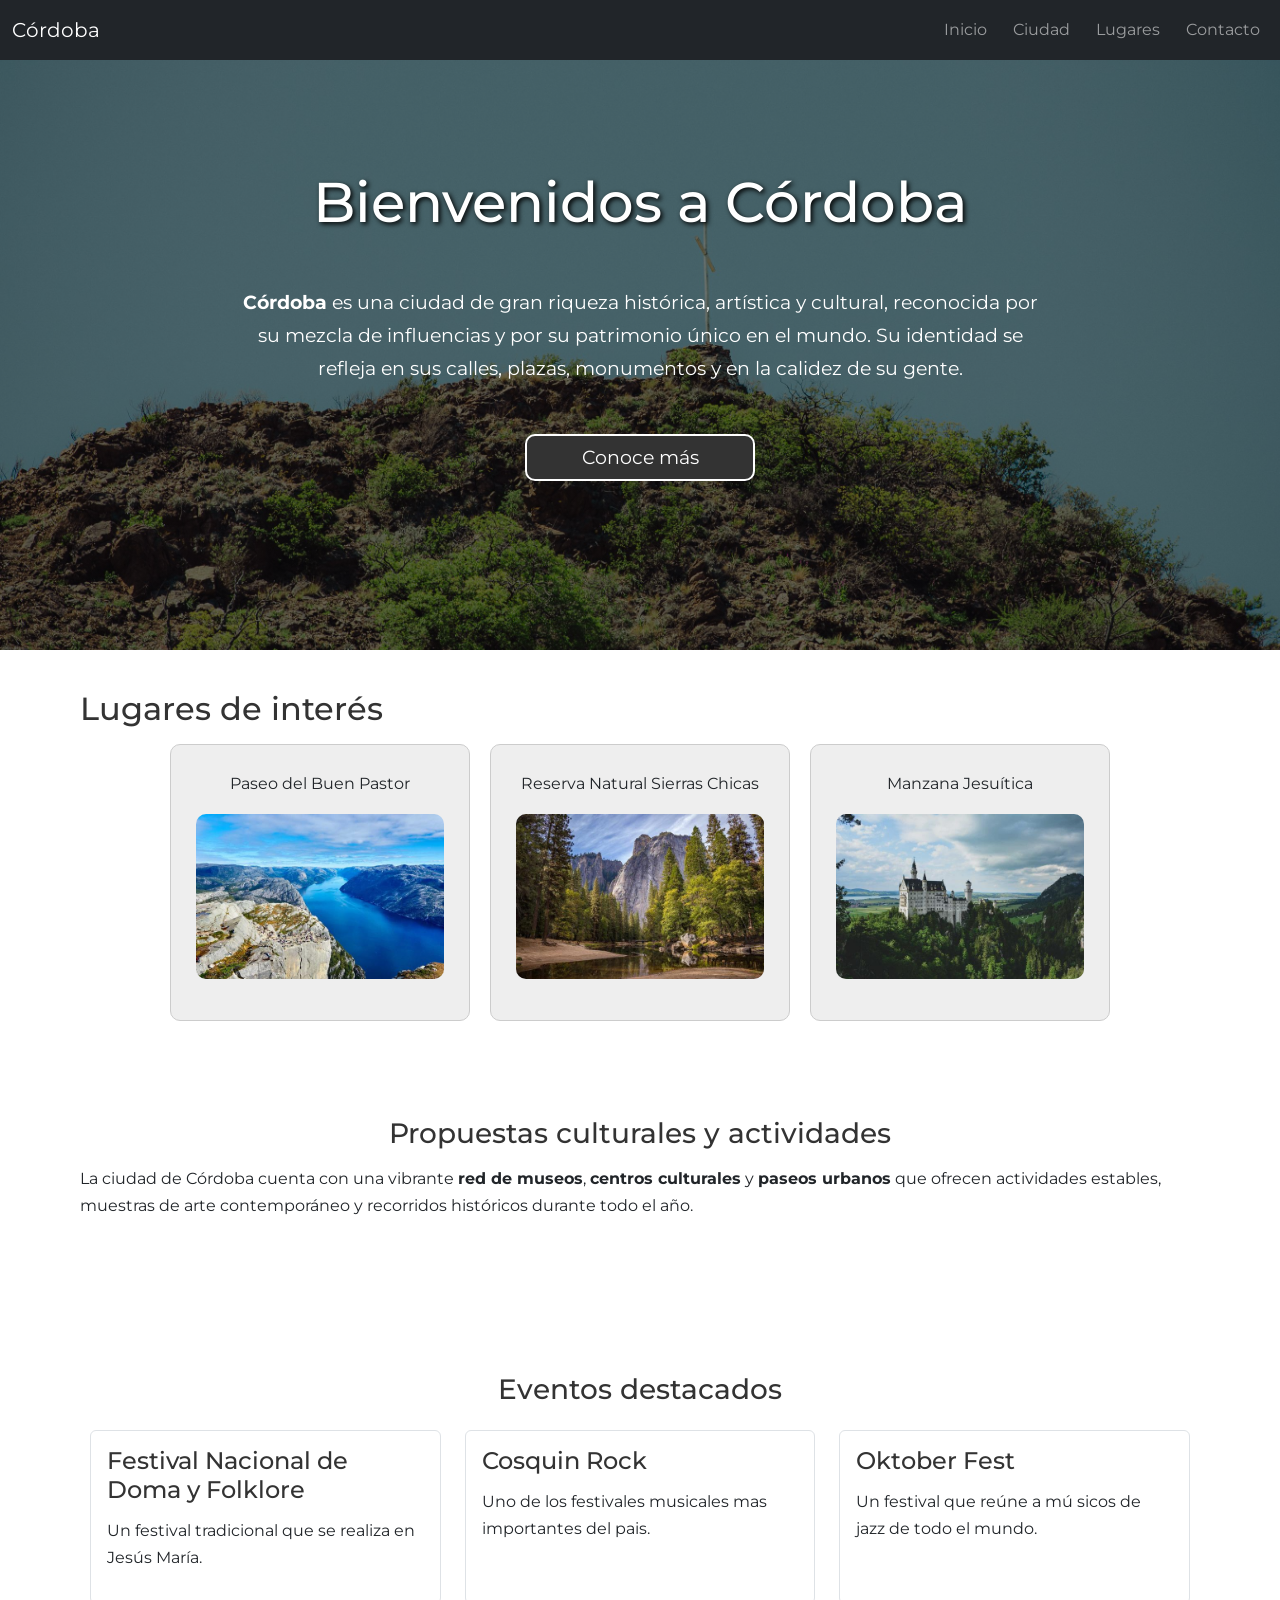
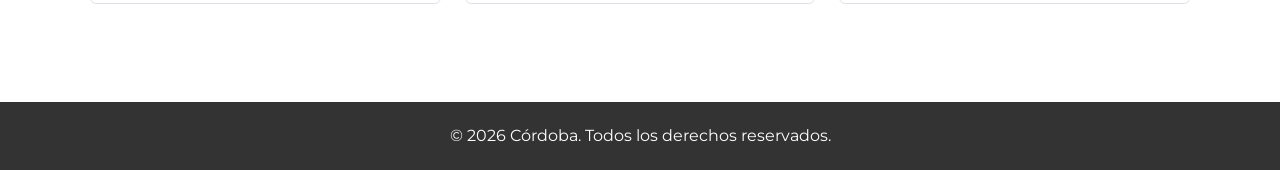
==== index.html @ 66b98ab7 "actualizacion de navbar con bootstrap" ====
<!DOCTYPE html>
<html lang="es">
<head>
    <meta charset="UTF-8">
    <meta name="viewport" content="width=device-width, initial-scale=1.0">
    <title>Inicio | Córdoba</title>
    <link href="https://cdn.jsdelivr.net/npm/bootstrap@5.3.3/dist/css/bootstrap.min.css" rel="stylesheet">
    <link rel="stylesheet" href="estilos.css">
    <link rel="preconnect" href="https://fonts.googleapis.com">
<link rel="preconnect" href="https://fonts.gstatic.com" crossorigin>
<link href="https://fonts.googleapis.com/css2?family=Montserrat:ital,wght@0,100..900;1,100..900&display=swap" rel="stylesheet">
</head>
<body>
    <header>
        <nav class="navbar navbar-expand-lg navbar-dark bg-dark fixed-top" aria-label="Navegación principal">
            <div class="container-fluid">
                <!-- Navbar Brand / Logo -->
                <a class="navbar-brand" href="index.html">Córdoba</a>

                <!-- Botón Hamburguesa para celulares -->
                <button class="navbar-toggler" type="button" data-bs-toggle="collapse" data-bs-target="#navbarNav" aria-controls="navbarNav" aria-expanded="false" aria-label="Toggle navigation">
                    <span class="navbar-toggler-icon"></span>
                </button>

                <!-- Links del menú colapsables -->
                <div class="collapse navbar-collapse justify-content-end" id="navbarNav">
                    <ul class="navbar-nav menu">
                        <li class="nav-item"><a class="nav-link" href="index.html">Inicio</a></li>
                        <li class="nav-item"><a class="nav-link" href="ciudad.html">Ciudad</a></li>
                        <li class="nav-item"><a class="nav-link" href="lugares.html">Lugares</a></li>
                        <li class="nav-item"><a class="nav-link" href="contacto.html">Contacto</a></li>
                    </ul>
                </div>
            </div>
        </nav>
    </header>

    <main aria-label="Contenido principal">

    <section class="banner">
    <div class="contenido">
        <h1 id="titulo-principal">Bienvenidos a Córdoba</h1>

        <div class="descripcion">
            <p>
                <strong>Córdoba</strong> es una ciudad de gran riqueza histórica, artística y cultural,
                reconocida por su mezcla de influencias y por su patrimonio único en el mundo.
                Su identidad se refleja en sus calles, plazas, monumentos y en la calidez de su gente.
            </p>

            <div class="boton">
                <a href="ciudad.html">Conoce más</a>
            </div>
          </div>
        </div>
      </section>

        <section aria-labelledby="lugares-titulo">
            <h2 id="lugares-titulo">Lugares de interés</h2>
           <div class="lugares">
            
            <ul>
                <li>Paseo del Buen Pastor
                    <img src="img/paseo-cba.jpg" alt="Paseo del Buen Pastor" class="img-fluid">
                   
                </li>
                <li>Reserva Natural Sierras Chicas
                   <img src="img/sierrachica-cba.jpg" alt="Reserva Natural Sierras Chicas" class="img-fluid">
                </li>
                <li>Manzana Jesuítica
                    <img src="img/manzana-cba.jpg" alt="Manzana Jesuítica" class="img-fluid">
                </li>
                
            </ul>
            </div>
        </section>

        <section aria-labelledby="cultura-titulo">
            <h3 id="cultura-titulo">Propuestas culturales y actividades</h3>
            <p>
                La ciudad de Córdoba cuenta con una vibrante <strong>red de museos</strong>, <strong>centros culturales</strong> y <strong>paseos urbanos</strong> que ofrecen actividades estables,
                muestras de arte contemporáneo y recorridos históricos durante todo el año.
            </p>
        </section>

        <aside class="eventos-section container my-5" aria-labelledby="eventos-titulo">
            <h3 id="eventos-titulo" class="text-center mb-4">
                Eventos destacados</h3>
            <div class="row g-4">
                <div class="col-12 col-md-4">
                    <div class="border rounded p-3 h-100">
                        <h4>Festival Nacional de Doma y Folklore</h4>
                        <p>Un festival tradicional que se realiza en Jesús María.</p>
                    </div>
                </div>

                <div class="col-12 col-md-4">
                    <div class="border rounded p-3 h-100">
                        <h4>Cosquin Rock</h4>
                        <p>Uno de los festivales musicales mas importantes del pais.</p>
                    </div>
                </div>
                <div class="col-12 col-md-4">
                    <div class="border rounded p-3 h-100">
                        <h4>Oktober Fest</h4>
                        <p>Un festival que reúne a mú sicos de jazz de todo el mundo.</p>
                    </div>
                </div>
            </div>


            
        </aside>
    </main>

    <footer>
        
        <p>&copy; 2026 Córdoba. Todos los derechos reservados.</p>
    </footer>
</body>
</html>
---- estilos.css ----
/* =========================
   Reset
   ========================= */

* {
  box-sizing: border-box;
}


/* =========================
   Body
   ========================= */

body {
  font-family: 'Montserrat', sans-serif;
  margin: 0;
  padding: 0;
  font-size: 16px;
  line-height: 1.7;
}

#titulo-principal {
  font-size: 3.5em;
  text-shadow: 2px 2px 5px #000;
}


/* =========================
   Header
   ========================= */

header nav {
  display: flex;
  justify-content: space-between;
  align-items: center;
  background-color: #333;
  position: fixed;
  top: 0;
  left: 0;
  width: 100%;
  z-index: 10;
}


/* =========================
   Navegación
   ========================= */

header nav > a {
  color: white;
  padding: 14px 16px;
  text-decoration: none;
}

ul.menu {
  list-style-type: none;
  margin: 0;
  padding: 0;
  display: flex;
  gap: 10px;
}

ul li a {
  display: block;
  color: white;
  padding: 14px 16px;
  text-decoration: none;
}

ul li a:hover {
  background-color: #111111;
}


/* =========================
   Main
   ========================= */

.lugares ul {
    display: flex;
    justify-content: center;
    gap: 20px;
    list-style: none;
    padding: 0;
}

.lugares li {
  background-color: #eeeeee;
  padding: 25px;
  border-radius: 10px;
  width: 30%;
  text-align: center;
  border: 1px solid #ccc;
}

.lugares li:hover {
    background-color: #ddd;
    transition: 0.3s; 
}

main {
  margin: 0;
  padding: 0;
}

main > section:not(.banner):not(.hero),
main > aside {
  max-width: 1200px;
  margin-left: auto;
  margin-right: auto;
  padding: 40px 40px;
}


/* =========================
   Banner - index.html
   ========================= */

.banner {
  height: 650px;
  background-image: linear-gradient(
    rgba(0, 0, 0, 0.5),
    rgba(0, 0, 0, 0.5)
  ), url("img/fondo-1.jpg");
  background-size: cover;
  background-position: center;
  display: flex;
  justify-content: center;
  align-items: center;
  margin: 0; 
  padding: 20px;
}

.contenido {
  width: 100%;
  max-width: 900px;
}


/* =========================
   Descripción - index.html
   ========================= */

.descripcion {
  color: white;
  text-align: center;
  font-size: 1.2em;
  max-width: 800px;
  margin: 0 auto;
}


/* =========================
   Botones
   ========================= */

.boton {
  text-align: center;
  width: 230px;
  margin: 50px auto 0;
  background-color: #333;
  padding: 5px 10px;
  border-radius: 10px;
  border: 2px solid white;
}

.boton:hover {
  background-color: #111111;
  transition: 0.3s;
}

.boton a {
  color: white;
  text-decoration: none;
}


/* =========================
   Hero - ciudad.html
   ========================= */

.hero {
  height: 620px;
  background-image: linear-gradient(
    rgba(0, 0, 0, 0.7),
    rgba(0, 0, 0, 0.7)
  ), url("https://cdn.discordapp.com/attachments/1503613729084805192/1555798428418838568/image.png?backend=b2&ex=6ac1d5b2&is=6ac08432&hm=b671c6a2fcf766316a76d685aeba6079d0da9c3bbddacbd7c7beaededb256cd9&");
  background-size: cover;
  background-position: center;
  display: flex;
  justify-content: center;
  align-items: center;
  flex-direction: column;
  margin: 0;
  padding: 20px;
}

.hero h1 {
  font-size: 3em;
  margin: 0 0 20px;
  text-align: center;
  color: white;
  padding: 0 80px;
}

.hero p {
  color: white;
  text-align: center;
  font-size: 1.1em;
  max-width: 800px;
  margin: 0 auto;
}


/* =========================
   Contenedores y tarjetas
   ========================= */

.container {
  display: flex;
  justify-content: center;
  padding: 50px 20px;
  gap: 150px;
}

.card {
  width: 350px;
  border: 3px solid #111111;
  border-radius: 8px;
  overflow: hidden;
}

.card img {
  width: 100%;
  height: 350px;
  object-fit: cover;
}

.card h3 {
  font-size: 1.5em;
  margin: 10px;
}

.card p {
  font-size: 1em;
  margin: 10px;
}


/* =========================
   Barrios
   ========================= */

.barrios h2 {
  text-align: center;
  margin-bottom: 30px;
}


/* =========================
   Títulos
   ========================= */

h1 {
  font-size: 3em;
  margin-bottom: 50px;
  text-align: center;
  color: white;
}

h2 {
  font-size: 2em;
  margin-bottom: 0.5em;
  color: #333;
}

h3 {
  font-size: 1.75em;
  margin-bottom: 0.5em;
  text-align: center;
  color: #333;
}

h4 {
  font-size: 1.5em;
  margin-bottom: 0.5em;
  color: #333;
}


/* =========================
   Lugares - index.html
   ========================= */

.lugares {
  max-width: 1000px;
  margin: 0 auto;
}

.img-fluid {
  border-radius: 10px;
}


/* =========================
   Eventos destacados - index.html
   ========================= */

.eventos-section.container {
    display: block;
    gap: 0;
}

.eventos-section h3 {
    text-align: center;
    margin-bottom: 30px;
}


/* =========================
   Imágenes, Tablas y Formularios
   ========================= */

img {
  max-width: 100%;
  height: auto;
  border-radius: 8px;
  display: block;
  margin: 1rem 0;
}

article img {
  max-height: 380px;
  object-fit: cover;
}

table {
  width: 100%;
  border-collapse: collapse;
  margin: 1.5rem 0;
}

th, td {
  padding: 12px 15px;
  border: 1px solid #e2e8f0;
  text-align: left;
}

thead {
  background-color: #333;
  color: #ffffff;
}

tbody tr:nth-child(even) {
  background-color: #f7fafc;
}

form {
  display: flex;
  flex-direction: column;
  gap: 1rem;
  max-width: 600px;
  margin: 1rem 0;
}

input[type="text"],
input[type="email"],
input[type="tel"],
textarea,
select {
  width: 100%;
  padding: 10px 12px;
  border: 1px solid #cbd5e0;
  border-radius: 6px;
  font-family: inherit;
  font-size: 1rem;
}

textarea {
  resize: vertical;
  min-height: 100px;
}

button, 
input[type="submit"] {
  background-color: #333;
  color: white;
  border: none;
  padding: 12px 20px;
  border-radius: 6px;
  font-weight: bold;
  cursor: pointer;
}

button:hover, 
input[type="submit"]:hover {
  background-color: #111111;
}


/* =========================
   Footer
   ========================= */

footer {
  background-color: #333;
  color: white;
  text-align: center;
  padding: 20px;
  margin-top: 30px;
}

footer p {
  margin: 0;
}
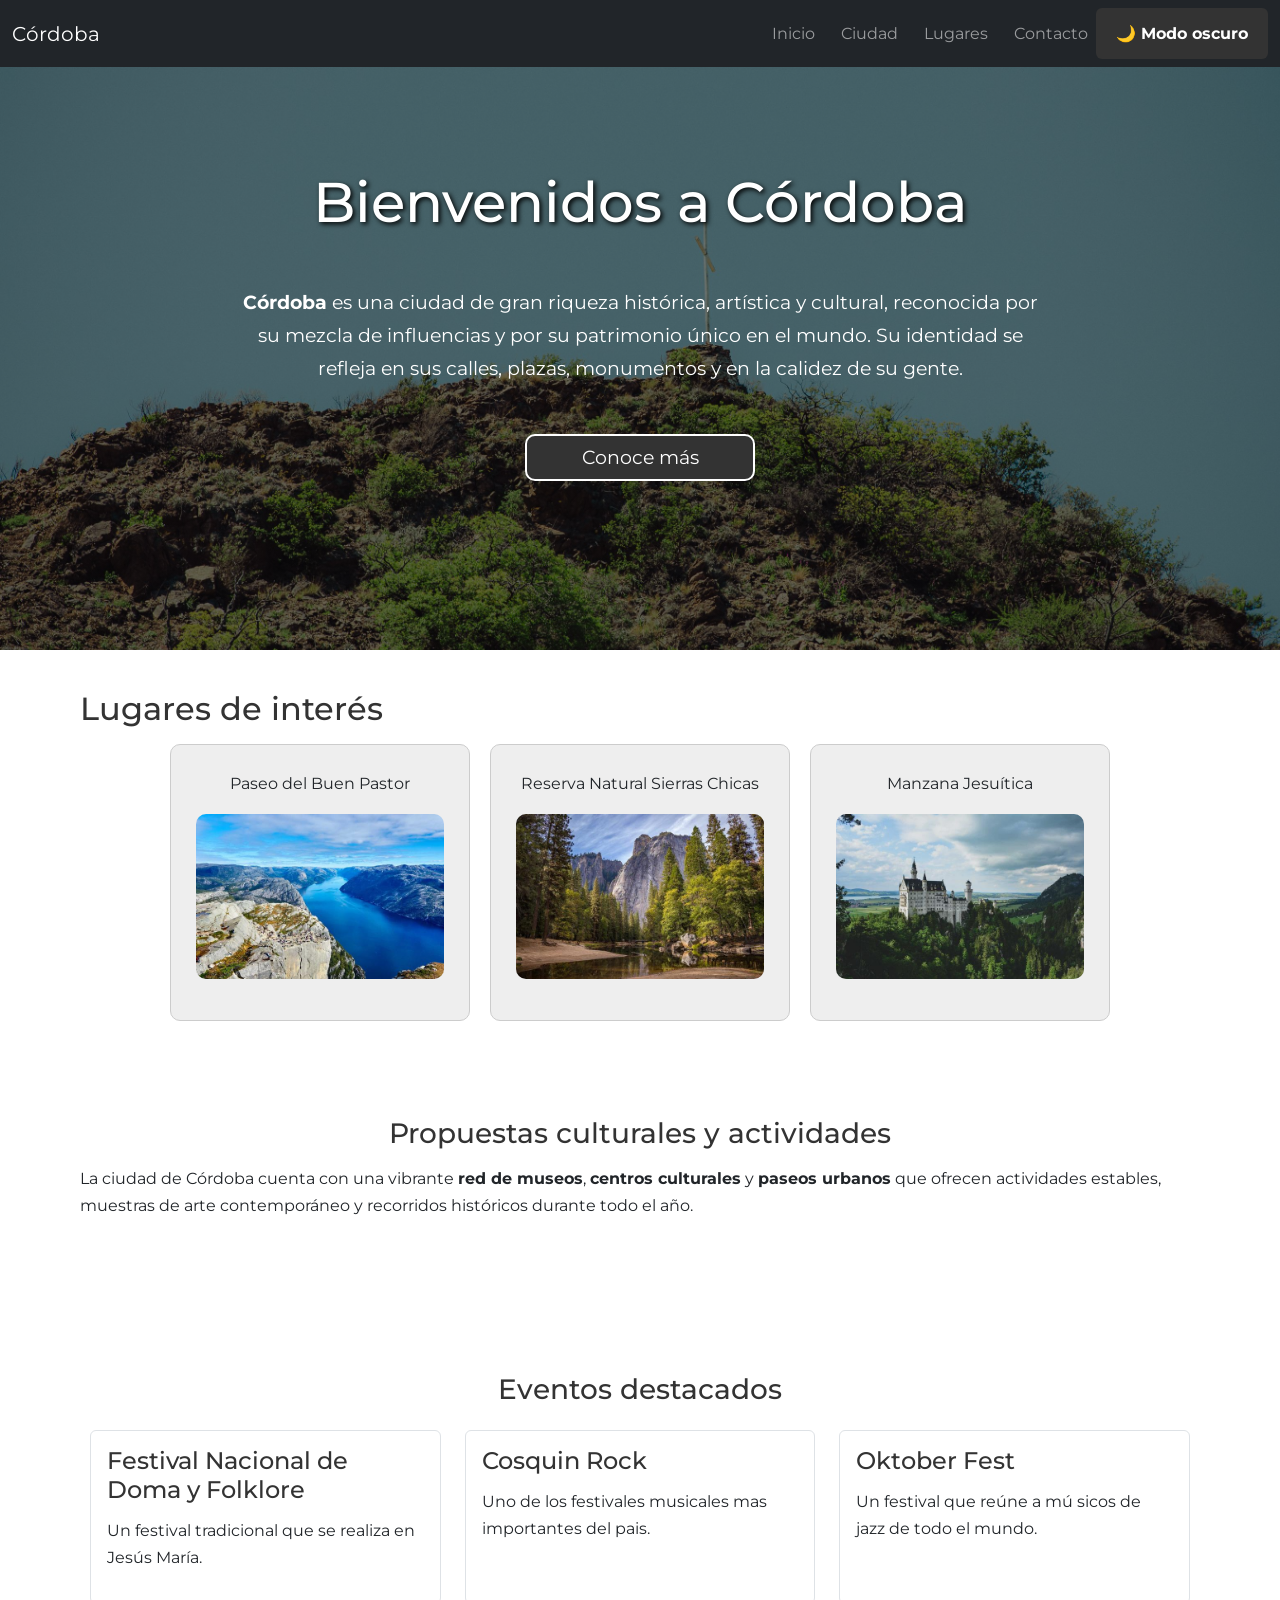
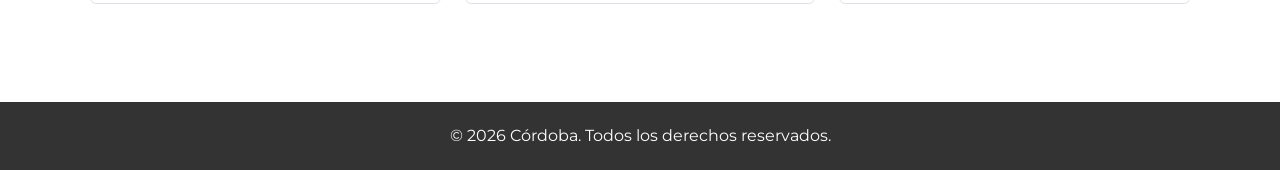
==== commit 105c5733: "Agrego modo oscuro en todas las secciones" ====
--- a/index.html
+++ b/index.html
@@ -21,7 +21,7 @@
                 <button class="navbar-toggler" type="button" data-bs-toggle="collapse" data-bs-target="#navbarNav" aria-controls="navbarNav" aria-expanded="false" aria-label="Toggle navigation">
                     <span class="navbar-toggler-icon"></span>
                 </button>
-
+               
                 <!-- Links del menú colapsables -->
                 <div class="collapse navbar-collapse justify-content-end" id="navbarNav">
                     <ul class="navbar-nav menu">
@@ -30,6 +30,7 @@
                         <li class="nav-item"><a class="nav-link" href="lugares.html">Lugares</a></li>
                         <li class="nav-item"><a class="nav-link" href="contacto.html">Contacto</a></li>
                     </ul>
+                    <button id="btn-modo">🌙 Modo oscuro</button>
                 </div>
             </div>
         </nav>
@@ -117,5 +118,8 @@
         
         <p>&copy; 2026 Córdoba. Todos los derechos reservados.</p>
     </footer>
+   
+    <script src="https://cdn.jsdelivr.net/npm/bootstrap@5.3.3/dist/js/bootstrap.bundle.min.js"></script>
+    <script src="main.js"></script>
 </body>
 </html>
--- a/estilos.css
+++ b/estilos.css
@@ -184,7 +184,7 @@
   background-image: linear-gradient(
     rgba(0, 0, 0, 0.7),
     rgba(0, 0, 0, 0.7)
-  ), url("https://cdn.discordapp.com/attachments/1503613729084805192/1555798428418838568/image.png?backend=b2&ex=6ac1d5b2&is=6ac08432&hm=b671c6a2fcf766316a76d685aeba6079d0da9c3bbddacbd7c7beaededb256cd9&");
+  ), url("img/cabildo.png");
   background-size: cover;
   background-position: center;
   display: flex;
@@ -216,35 +216,46 @@
    Contenedores y tarjetas
    ========================= */
 
+
+/* =========================
+   Contenedores y tarjetas
+   ========================= */
+
 .container {
-  display: flex;
-  justify-content: center;
-  padding: 50px 20px;
-  gap: 150px;
+    display: flex;
+    justify-content: center;
+    align-items: stretch;
+    flex-wrap: wrap;
+    gap: 25px;
+    padding: 50px 20px;
 }
 
 .card {
-  width: 350px;
-  border: 3px solid #111111;
-  border-radius: 8px;
-  overflow: hidden;
+    flex: 1 1 280px;
+    max-width: 350px;
+    border: 3px solid #111111;
+    border-radius: 8px;
+    overflow: hidden;
+    background-color: white;
 }
 
 .card img {
-  width: 100%;
-  height: 350px;
-  object-fit: cover;
+    width: 100%;
+    height: 250px;
+    object-fit: cover;
+    margin: 0;
 }
 
 .card h3 {
-  font-size: 1.5em;
-  margin: 10px;
+    font-size: 1.5em;
+    margin: 10px;
 }
 
 .card p {
-  font-size: 1em;
-  margin: 10px;
-}
+    font-size: 1em;
+    margin: 10px;
+}
+
 
 
 /* =========================
@@ -403,13 +414,17 @@
    ========================= */
 
 footer {
-  background-color: #333;
-  color: white;
-  text-align: center;
-  padding: 20px;
-  margin-top: 30px;
+    background-color: #333;
+    color: white;
+    text-align: center;
+    padding: 20px;
+    margin-top: 30px;
 }
 
 footer p {
-  margin: 0;
+    margin: 0;
+}
+body.oscuro {
+    background-color: #1a1a1a;
+    color: #f5f5f5;
 }
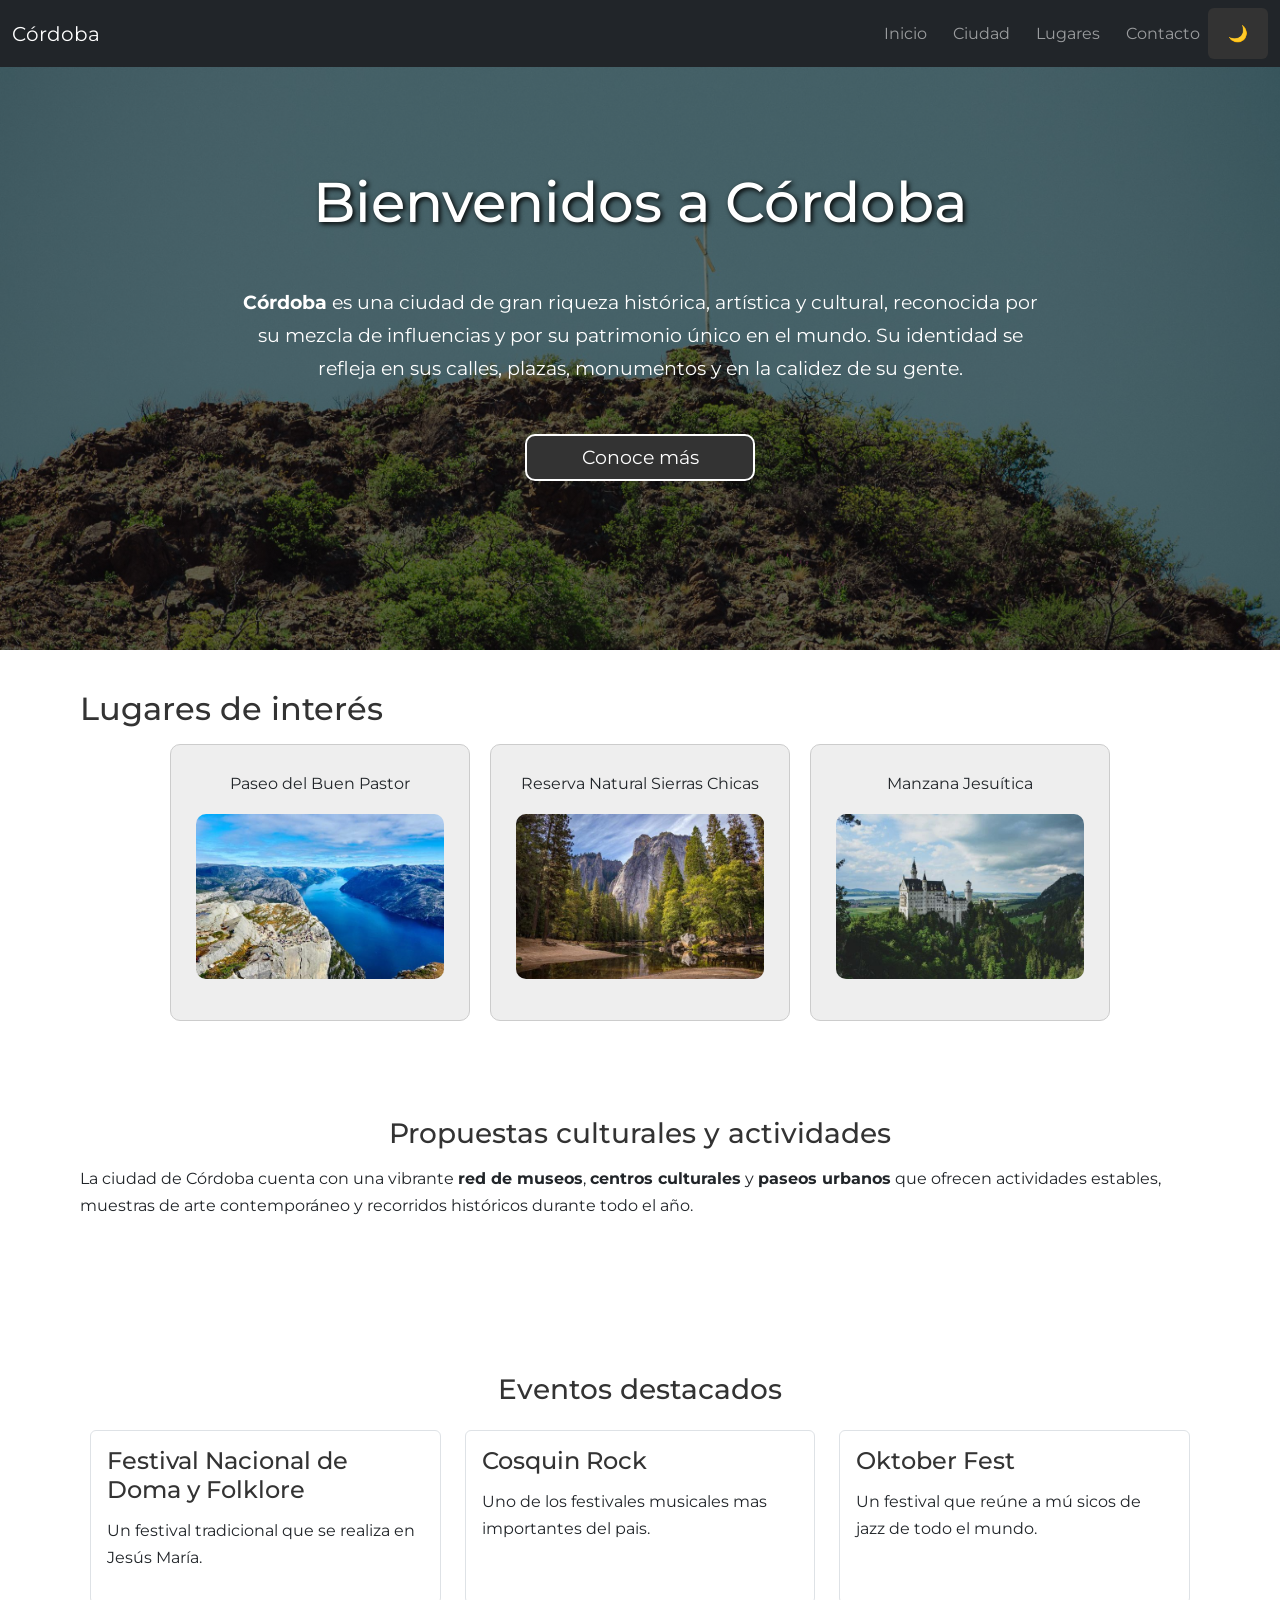
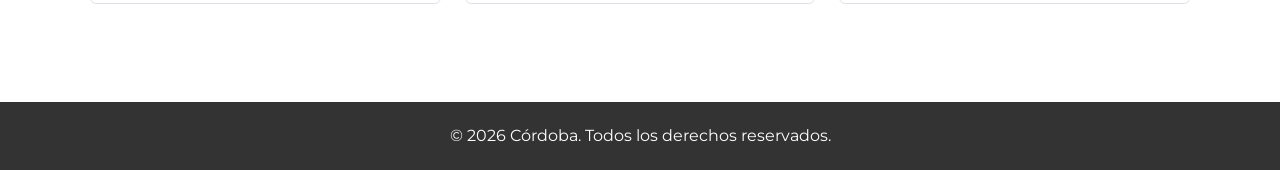
==== commit 7e776020: "cambios de color en textos cuando se activa el modo oscuro" ====
--- a/index.html
+++ b/index.html
@@ -30,7 +30,7 @@
                         <li class="nav-item"><a class="nav-link" href="lugares.html">Lugares</a></li>
                         <li class="nav-item"><a class="nav-link" href="contacto.html">Contacto</a></li>
                     </ul>
-                    <button id="btn-modo">🌙 Modo oscuro</button>
+                    <button id="btn-modo">🌙</button>
                 </div>
             </div>
         </nav>
--- a/estilos.css
+++ b/estilos.css
@@ -424,7 +424,24 @@
 footer p {
     margin: 0;
 }
+
+/* ====================
+Modo oscuro 
+=================*/
 body.oscuro {
     background-color: #1a1a1a;
     color: #f5f5f5;
-}+}
+body.oscuro h2 {
+    color: #f5f5f5;
+}
+body.oscuro h3 {
+    color: #f5f5f5;
+}
+body.oscuro h4 {
+    color: #f5f5f5;
+}
+
+body.oscuro li {
+    color: #1a1a1a;
+}
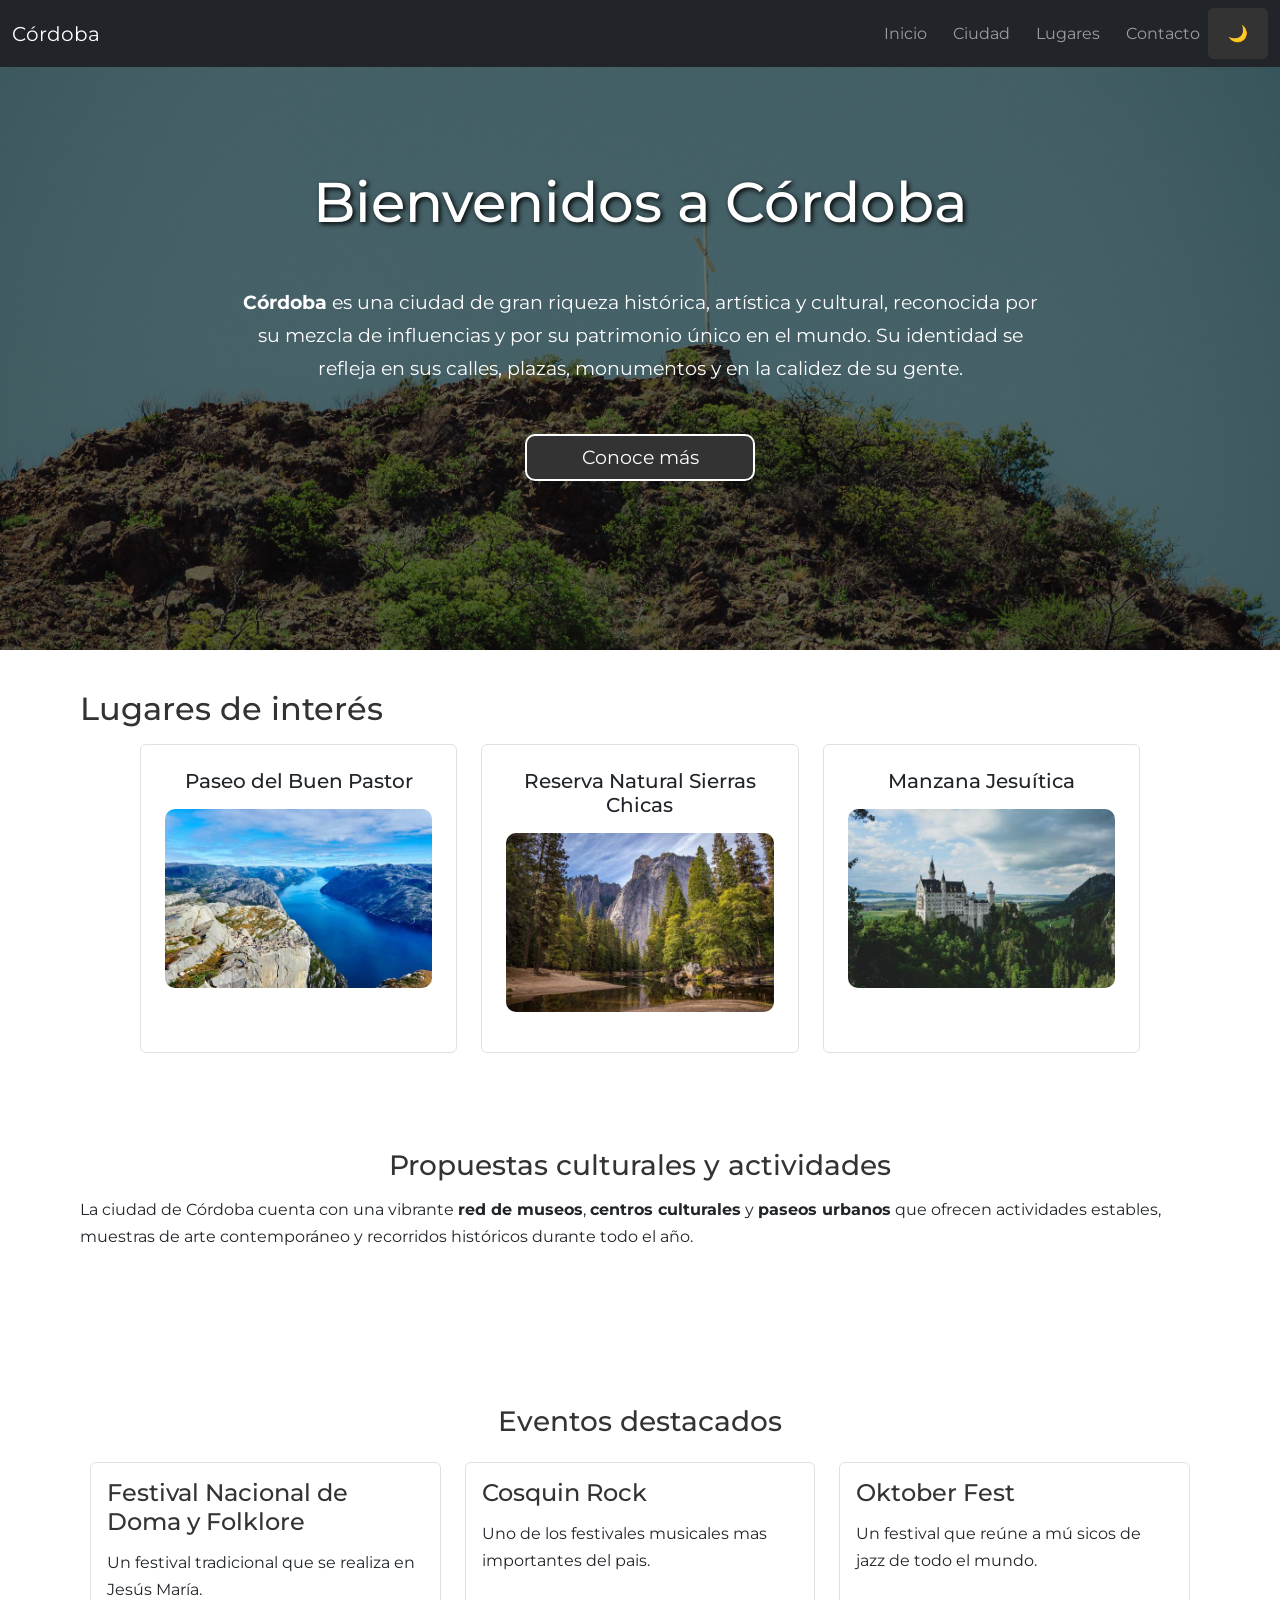
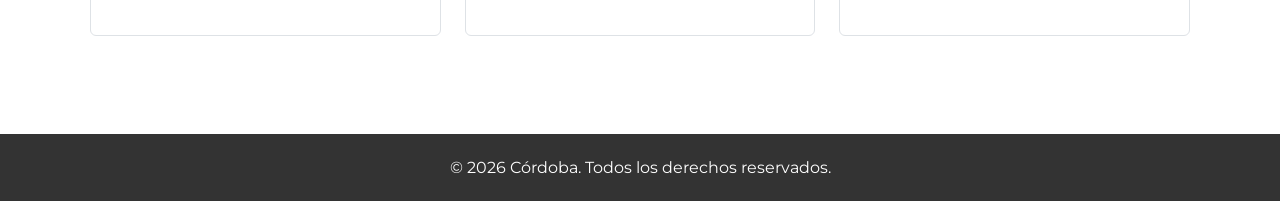
==== commit 3ab31ee5: "modificado lugares index" ====
--- a/index.html
+++ b/index.html
@@ -5,7 +5,7 @@
     <meta name="viewport" content="width=device-width, initial-scale=1.0">
     <title>Inicio | Córdoba</title>
     <link href="https://cdn.jsdelivr.net/npm/bootstrap@5.3.3/dist/css/bootstrap.min.css" rel="stylesheet">
-    <link rel="stylesheet" href="estilos.css">
+    <link rel="stylesheet" href="css/estilos.css">
     <link rel="preconnect" href="https://fonts.googleapis.com">
 <link rel="preconnect" href="https://fonts.gstatic.com" crossorigin>
 <link href="https://fonts.googleapis.com/css2?family=Montserrat:ital,wght@0,100..900;1,100..900&display=swap" rel="stylesheet">
@@ -56,23 +56,29 @@
         </div>
       </section>
 
-        <section aria-labelledby="lugares-titulo">
-            <h2 id="lugares-titulo">Lugares de interés</h2>
-           <div class="lugares">
-            
-            <ul>
-                <li>Paseo del Buen Pastor
-                    <img src="img/paseo-cba.jpg" alt="Paseo del Buen Pastor" class="img-fluid">
-                   
-                </li>
-                <li>Reserva Natural Sierras Chicas
-                   <img src="img/sierrachica-cba.jpg" alt="Reserva Natural Sierras Chicas" class="img-fluid">
-                </li>
-                <li>Manzana Jesuítica
-                    <img src="img/manzana-cba.jpg" alt="Manzana Jesuítica" class="img-fluid">
-                </li>
-                
-            </ul>
+    <section aria-labelledby="lugares-titulo">
+        <h2 id="lugares-titulo">Lugares de interés</h2>
+         <div class="lugares">
+           <ul class="row g-4 list-unstyled justify-content-center">
+             <li class="col-12 col-md-4">
+             <div class="tarjeta p-4 text-center rounded border h-100">
+             <h3 class="h5">Paseo del Buen Pastor</h3>
+            <img src="img/paseo-cba.jpg" alt="Paseo del Buen Pastor" class="img-fluid">
+         </div>
+       </li>
+      <li class="col-12 col-md-4">
+        <div class="tarjeta p-4 text-center rounded border h-100">
+            <h3 class="h5">Reserva Natural Sierras Chicas</h3>
+            <img src="img/sierrachica-cba.jpg" alt="Reserva Natural Sierras Chicas" class="img-fluid">
+        </div>
+      </li>
+    <li class="col-12 col-md-4">
+        <div class="tarjeta p-4 text-center rounded border h-100">
+         <h3 class="h5">Manzana Jesuítica</h3>
+         <img src="img/manzana-cba.jpg" alt="Manzana Jesuítica" class="img-fluid">
+        </div>
+       </li>
+      </ul>
             </div>
         </section>
 
@@ -120,6 +126,6 @@
     </footer>
    
     <script src="https://cdn.jsdelivr.net/npm/bootstrap@5.3.3/dist/js/bootstrap.bundle.min.js"></script>
-    <script src="main.js"></script>
+    <script src="js/main.js"></script>
 </body>
 </html>
--- a/css/estilos.css
+++ b/css/estilos.css
@@ -0,0 +1,436 @@
+/* =========================
+   Reset
+   ========================= */
+
+* {
+  box-sizing: border-box;
+}
+
+
+/* =========================
+   Body
+   ========================= */
+
+body {
+  font-family: 'Montserrat', sans-serif;
+  margin: 0;
+  padding: 0;
+  font-size: 16px;
+  line-height: 1.7;
+}
+
+#titulo-principal {
+  font-size: 3.5em;
+  text-shadow: 2px 2px 5px #000;
+}
+
+
+/* =========================
+   Header
+   ========================= */
+
+header nav {
+  display: flex;
+  justify-content: space-between;
+  align-items: center;
+  background-color: #333;
+  position: fixed;
+  top: 0;
+  left: 0;
+  width: 100%;
+  z-index: 10;
+}
+
+
+/* =========================
+   Navegación
+   ========================= */
+
+header nav > a {
+  color: white;
+  padding: 14px 16px;
+  text-decoration: none;
+}
+
+ul.menu {
+  list-style-type: none;
+  margin: 0;
+  padding: 0;
+  display: flex;
+  gap: 10px;
+}
+
+ul li a {
+  display: block;
+  color: white;
+  padding: 14px 16px;
+  text-decoration: none;
+}
+
+ul li a:hover {
+  background-color: #111111;
+}
+
+
+/* =========================
+   Main
+   ========================= */
+
+
+
+main {
+  margin: 0;
+  padding: 0;
+}
+
+main > section:not(.banner):not(.hero),
+main > aside {
+  max-width: 1200px;
+  margin-left: auto;
+  margin-right: auto;
+  padding: 40px 40px;
+}
+
+
+/* =========================
+   Banner - index.html
+   ========================= */
+
+.banner {
+  height: 650px;
+  background-image: linear-gradient(
+    rgba(0, 0, 0, 0.5),
+    rgba(0, 0, 0, 0.5)
+  ), url("../img/fondo-1.jpg");
+  background-size: cover;
+  background-position: center;
+  display: flex;
+  justify-content: center;
+  align-items: center;
+  margin: 0; 
+  padding: 20px;
+}
+
+.contenido {
+  width: 100%;
+  max-width: 900px;
+}
+
+
+/* =========================
+   Descripción - index.html
+   ========================= */
+
+.descripcion {
+  color: white;
+  text-align: center;
+  font-size: 1.2em;
+  max-width: 800px;
+  margin: 0 auto;
+}
+
+
+/* =========================
+   Botones
+   ========================= */
+
+.boton {
+  text-align: center;
+  width: 230px;
+  margin: 50px auto 0;
+  background-color: #333;
+  padding: 5px 10px;
+  border-radius: 10px;
+  border: 2px solid white;
+}
+
+.boton:hover {
+  background-color: #111111;
+  transition: 0.3s;
+}
+
+.boton a {
+  color: white;
+  text-decoration: none;
+}
+
+
+/* =========================
+   Hero - ciudad.html
+   ========================= */
+
+.hero {
+  height: 620px;
+  background-image: linear-gradient(
+    rgba(0, 0, 0, 0.7),
+    rgba(0, 0, 0, 0.7)
+  ), url("../img/cordoba-og.png");
+  background-size: cover;
+  background-position: center;
+  display: flex;
+  justify-content: center;
+  align-items: center;
+  flex-direction: column;
+  margin: 0;
+  padding: 20px;
+}
+
+.hero h1 {
+  font-size: 3em;
+  margin: 0 0 20px;
+  text-align: center;
+  color: white;
+  padding: 0 80px;
+}
+
+.hero p {
+  color: white;
+  text-align: center;
+  font-size: 1.1em;
+  max-width: 800px;
+  margin: 0 auto;
+}
+
+
+/* =========================
+   Contenedores y tarjetas
+   ========================= */
+
+
+/* =========================
+   Contenedores y tarjetas
+   ========================= */
+
+.container {
+    display: flex;
+    justify-content: center;
+    align-items: stretch;
+    flex-wrap: wrap;
+    gap: 25px;
+    padding: 50px 20px;
+}
+
+.card {
+    flex: 1 1 280px;
+    max-width: 350px;
+    border: 3px solid #111111;
+    border-radius: 8px;
+    overflow: hidden;
+    background-color: white;
+}
+
+.card img {
+    width: 100%;
+    height: 250px;
+    object-fit: cover;
+    margin: 0;
+}
+
+.card h3 {
+    font-size: 1.5em;
+    margin: 10px;
+}
+
+.card p {
+    font-size: 1em;
+    margin: 10px;
+}
+
+
+
+/* =========================
+   Barrios
+   ========================= */
+
+.barrios h2 {
+  text-align: center;
+  margin-bottom: 30px;
+}
+
+
+/* =========================
+   Títulos
+   ========================= */
+
+h1 {
+  font-size: 3em;
+  margin-bottom: 50px;
+  text-align: center;
+  color: white;
+}
+
+h2 {
+  font-size: 2em;
+  margin-bottom: 0.5em;
+  color: #333;
+}
+
+h3 {
+  font-size: 1.75em;
+  margin-bottom: 0.5em;
+  text-align: center;
+  color: #333;
+}
+
+h4 {
+  font-size: 1.5em;
+  margin-bottom: 0.5em;
+  color: #333;
+}
+
+
+/* =========================
+   Lugares - index.html
+   ========================= */
+
+.lugares {
+  max-width: 1000px;
+  margin: 0 auto;
+}
+
+.img-fluid {
+  border-radius: 10px;
+}
+
+
+/* =========================
+   Eventos destacados - index.html
+   ========================= */
+
+.eventos-section.container {
+    display: block;
+    gap: 0;
+}
+
+.eventos-section h3 {
+    text-align: center;
+    margin-bottom: 30px;
+}
+
+
+/* =========================
+   Imágenes, Tablas y Formularios
+   ========================= */
+
+img {
+  max-width: 100%;
+  height: auto;
+  border-radius: 8px;
+  display: block;
+  margin: 1rem 0;
+}
+
+article img {
+  max-height: 380px;
+  object-fit: cover;
+}
+
+table {
+  width: 100%;
+  border-collapse: collapse;
+  margin: 1.5rem 0;
+}
+
+th, td {
+  padding: 12px 15px;
+  border: 1px solid #e2e8f0;
+  text-align: left;
+}
+
+thead {
+  background-color: #333;
+  color: #ffffff;
+}
+
+tbody tr:nth-child(even) {
+  background-color: #f7fafc;
+}
+
+form {
+  display: flex;
+  flex-direction: column;
+  gap: 1rem;
+  max-width: 600px;
+  margin: 1rem 0;
+}
+
+input[type="text"],
+input[type="email"],
+input[type="tel"],
+textarea,
+select {
+  width: 100%;
+  padding: 10px 12px;
+  border: 1px solid #cbd5e0;
+  border-radius: 6px;
+  font-family: inherit;
+  font-size: 1rem;
+}
+
+textarea {
+  resize: vertical;
+  min-height: 100px;
+}
+
+button, 
+input[type="submit"] {
+  background-color: #333;
+  color: white;
+  border: none;
+  padding: 12px 20px;
+  border-radius: 6px;
+  font-weight: bold;
+  cursor: pointer;
+}
+
+button:hover, 
+input[type="submit"]:hover {
+  background-color: #111111;
+}
+
+
+/* =========================
+   Footer
+   ========================= */
+
+footer {
+    background-color: #333;
+    color: white;
+    text-align: center;
+    padding: 20px;
+    margin-top: 30px;
+}
+
+footer p {
+    margin: 0;
+}
+
+/* ====================
+Modo oscuro 
+=================*/
+body.oscuro {
+    background-color: #1a1a1a;
+    color: #f5f5f5;
+}
+body.oscuro h2 {
+    color: #f5f5f5;
+}
+body.oscuro h3 {
+    color: #f5f5f5;
+}
+body.oscuro h4 {
+    color: #f5f5f5;
+}
+
+body.oscuro li {
+    color: #1a1a1a;
+}
+
+body.oscuro .card h3 {
+    color: #222;
+}
+
+body.oscuro .costumbres ul li {
+    color: #f5f5f5;
+}
+
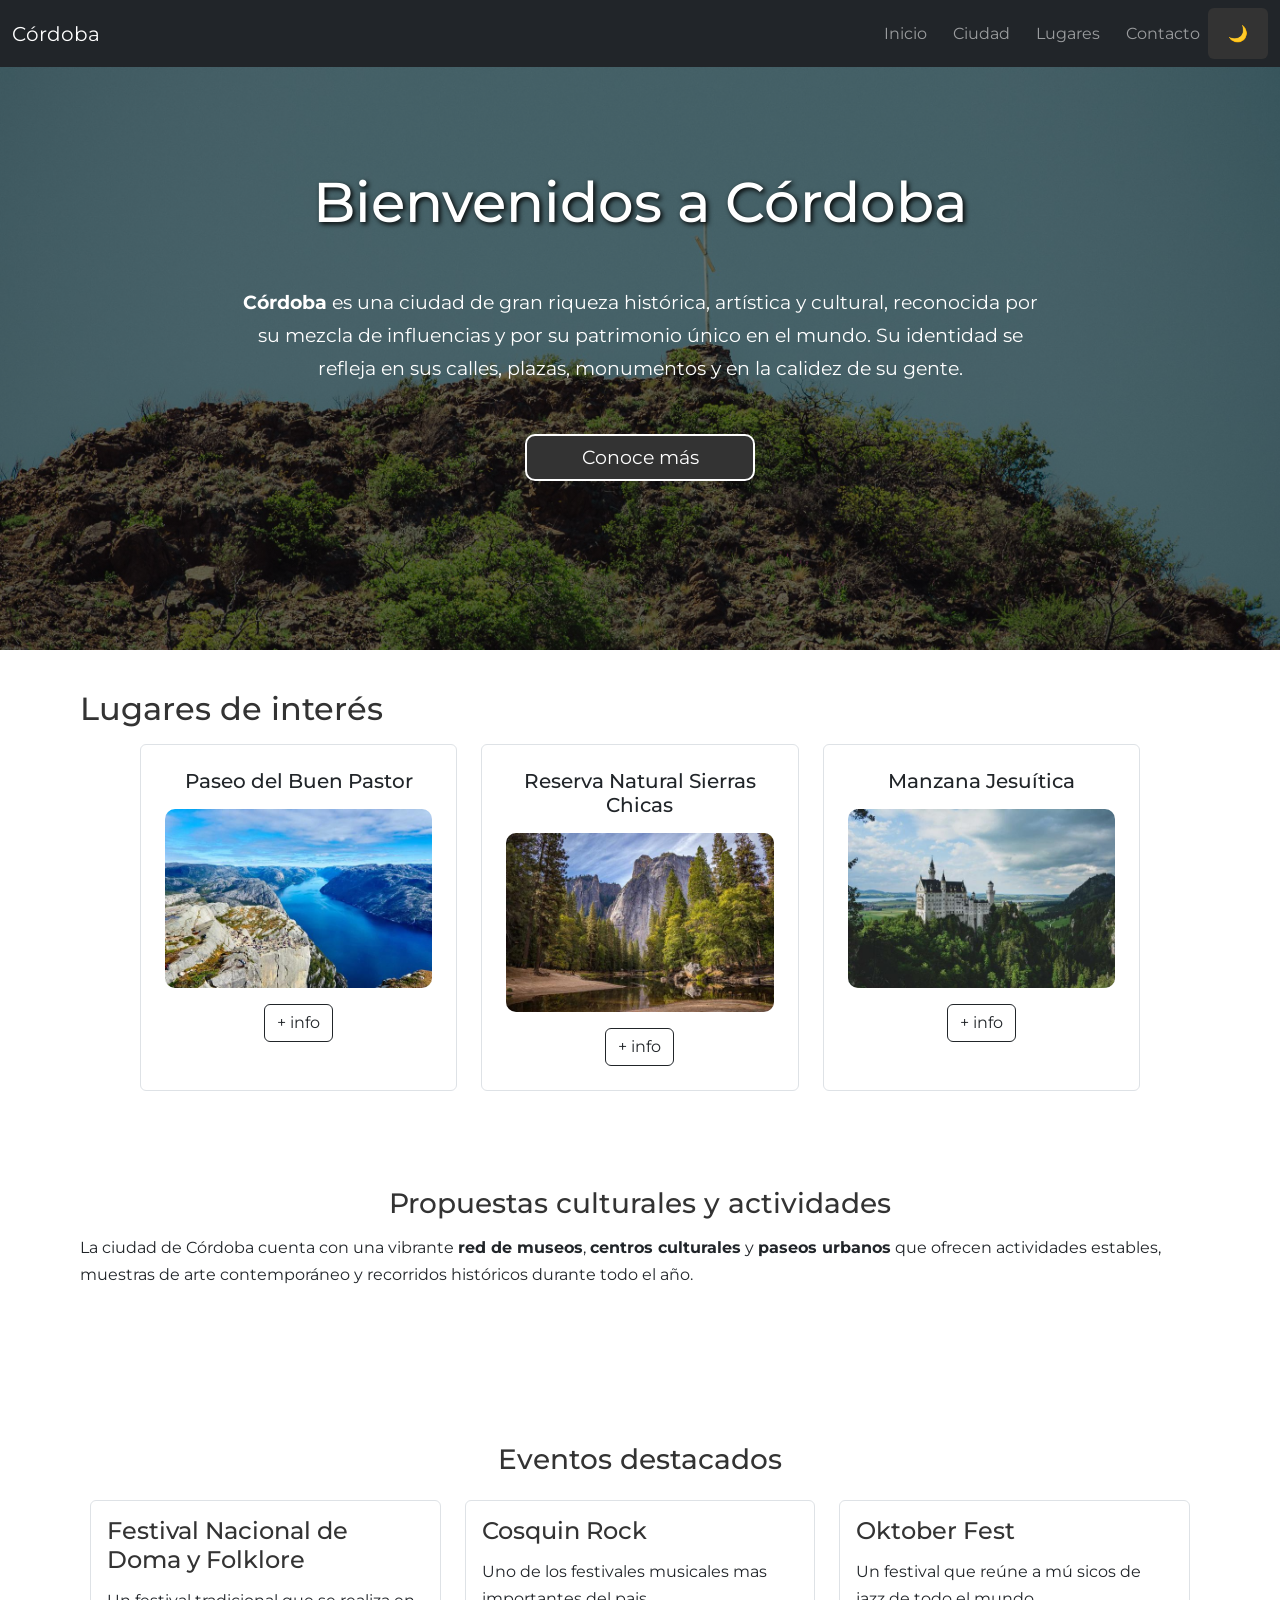
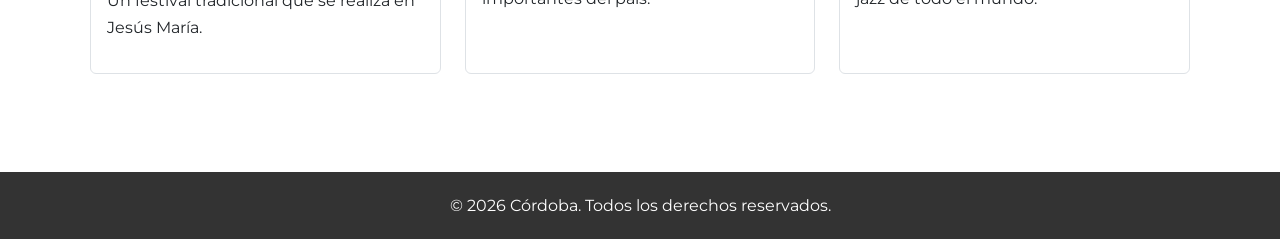
==== commit 25f9b2a5: "botones de mas informacion en lugares de interes index" ====
--- a/index.html
+++ b/index.html
@@ -64,18 +64,21 @@
              <div class="tarjeta p-4 text-center rounded border h-100">
              <h3 class="h5">Paseo del Buen Pastor</h3>
             <img src="img/paseo-cba.jpg" alt="Paseo del Buen Pastor" class="img-fluid">
+             <a href="lugares.html" class="btn btn-outline-dark">+ info</a>
          </div>
        </li>
       <li class="col-12 col-md-4">
         <div class="tarjeta p-4 text-center rounded border h-100">
             <h3 class="h5">Reserva Natural Sierras Chicas</h3>
             <img src="img/sierrachica-cba.jpg" alt="Reserva Natural Sierras Chicas" class="img-fluid">
+             <a href="lugares.html" class="btn btn-outline-dark">+ info</a>
         </div>
       </li>
     <li class="col-12 col-md-4">
         <div class="tarjeta p-4 text-center rounded border h-100">
          <h3 class="h5">Manzana Jesuítica</h3>
          <img src="img/manzana-cba.jpg" alt="Manzana Jesuítica" class="img-fluid">
+          <a href="lugares.html" class="btn btn-outline-dark">+ info</a>
         </div>
        </li>
       </ul>
--- a/css/estilos.css
+++ b/css/estilos.css
@@ -434,3 +434,12 @@
     color: #f5f5f5;
 }
 
+body.oscuro .lugares .btn-outline-dark {
+    color: #fff;
+    border-color: #fff;
+}
+
+body.oscuro .lugares .btn-outline-dark:hover {
+    background-color: #fff;
+    color: #000;
+}
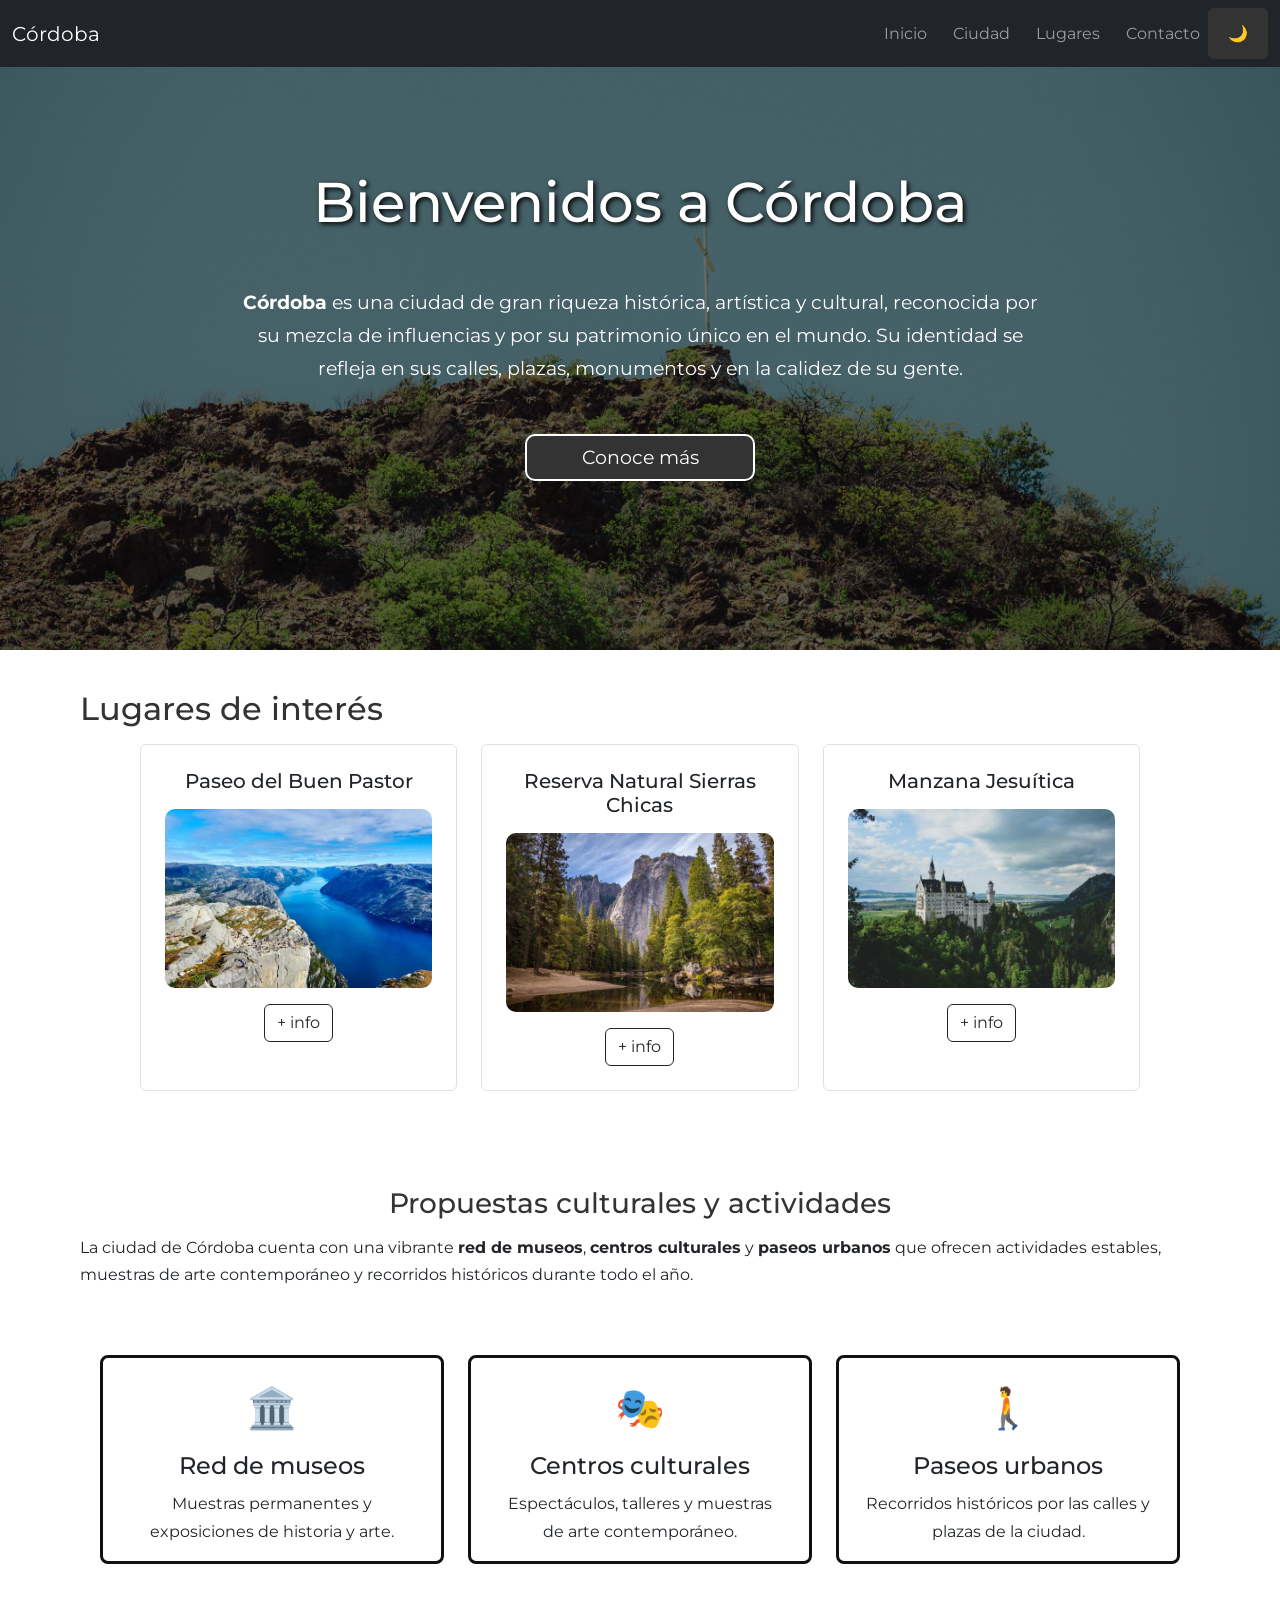
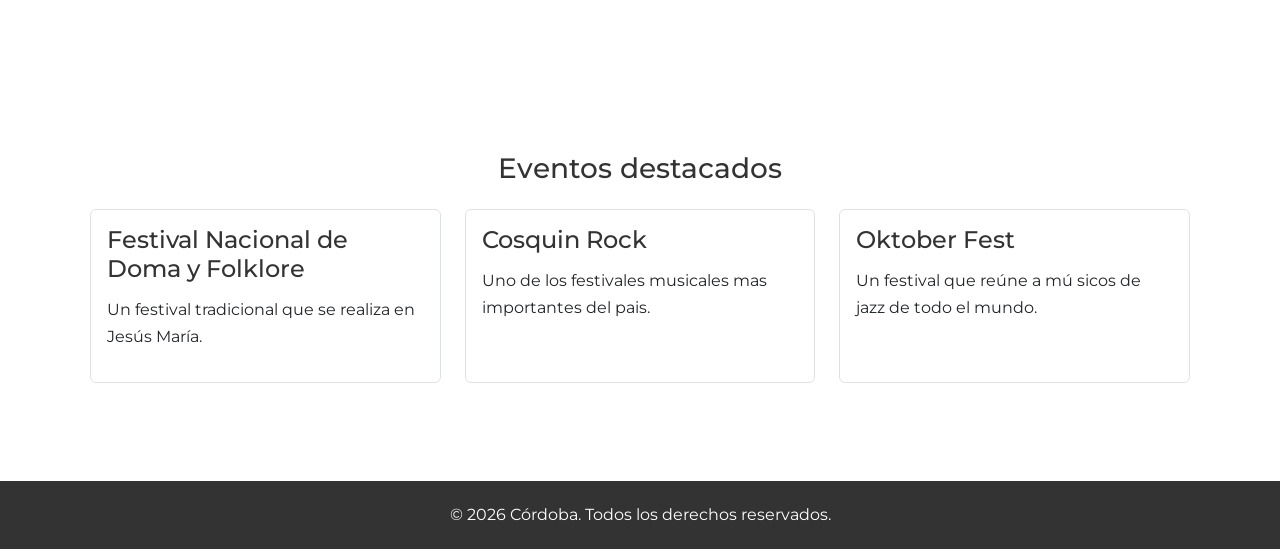
==== commit b7b7580e: "seccion de propuestas culturales y actividades" ====
--- a/index.html
+++ b/index.html
@@ -38,6 +38,7 @@
 
     <main aria-label="Contenido principal">
 
+    <!-- Banner -->
     <section class="banner">
     <div class="contenido">
         <h1 id="titulo-principal">Bienvenidos a Córdoba</h1>
@@ -56,6 +57,7 @@
         </div>
       </section>
 
+<!-- Sección de lugares de interés -->
     <section aria-labelledby="lugares-titulo">
         <h2 id="lugares-titulo">Lugares de interés</h2>
          <div class="lugares">
@@ -85,14 +87,49 @@
             </div>
         </section>
 
+<!-- Sección de propuestas culturales y actividades -->
         <section aria-labelledby="cultura-titulo">
             <h3 id="cultura-titulo">Propuestas culturales y actividades</h3>
             <p>
                 La ciudad de Córdoba cuenta con una vibrante <strong>red de museos</strong>, <strong>centros culturales</strong> y <strong>paseos urbanos</strong> que ofrecen actividades estables,
                 muestras de arte contemporáneo y recorridos históricos durante todo el año.
             </p>
+
+    <div class="container">
+        <div class="row g-4">
+            <div class="col-12 col-md-4">
+                <div class="card h-100 text-center">
+                    <div class="card-body">
+                        <div class="fs-1" aria-hidden="true">🏛️</div>
+                        <h3 class="card-title h5">Red de museos</h3>
+                        <p class="card-text">Muestras permanentes y exposiciones de historia y arte.</p>
+                    </div>
+                </div>
+            </div>
+
+            <div class="col-12 col-md-4">
+                <div class="card h-100 text-center">
+                    <div class="card-body">
+                        <div class="fs-1" aria-hidden="true">🎭</div>
+                        <h3 class="card-title h5">Centros culturales</h3>
+                        <p class="card-text">Espectáculos, talleres y muestras de arte contemporáneo.</p>
+                    </div>
+                </div>
+            </div>
+
+            <div class="col-12 col-md-4">
+                <div class="card h-100 text-center">
+                    <div class="card-body">
+                        <div class="fs-1" aria-hidden="true">🚶</div>
+                        <h3 class="card-title h5">Paseos urbanos</h3>
+                        <p class="card-text">Recorridos históricos por las calles y plazas de la ciudad.</p>
+                    </div>
+                </div>
+            </div>
+        </div>
         </section>
 
+<!-- Sección de eventos destacados -->
         <aside class="eventos-section container my-5" aria-labelledby="eventos-titulo">
             <h3 id="eventos-titulo" class="text-center mb-4">
                 Eventos destacados</h3>
--- a/css/estilos.css
+++ b/css/estilos.css
@@ -442,4 +442,13 @@
 body.oscuro .lugares .btn-outline-dark:hover {
     background-color: #fff;
     color: #000;
-}+}
+body.oscuro .card {
+    background-color: #2b2b2b;
+    border-color: #444;
+}
+
+body.oscuro .card .card-title,
+body.oscuro .card .card-text {
+    color: #f5f5f5;
+   }
